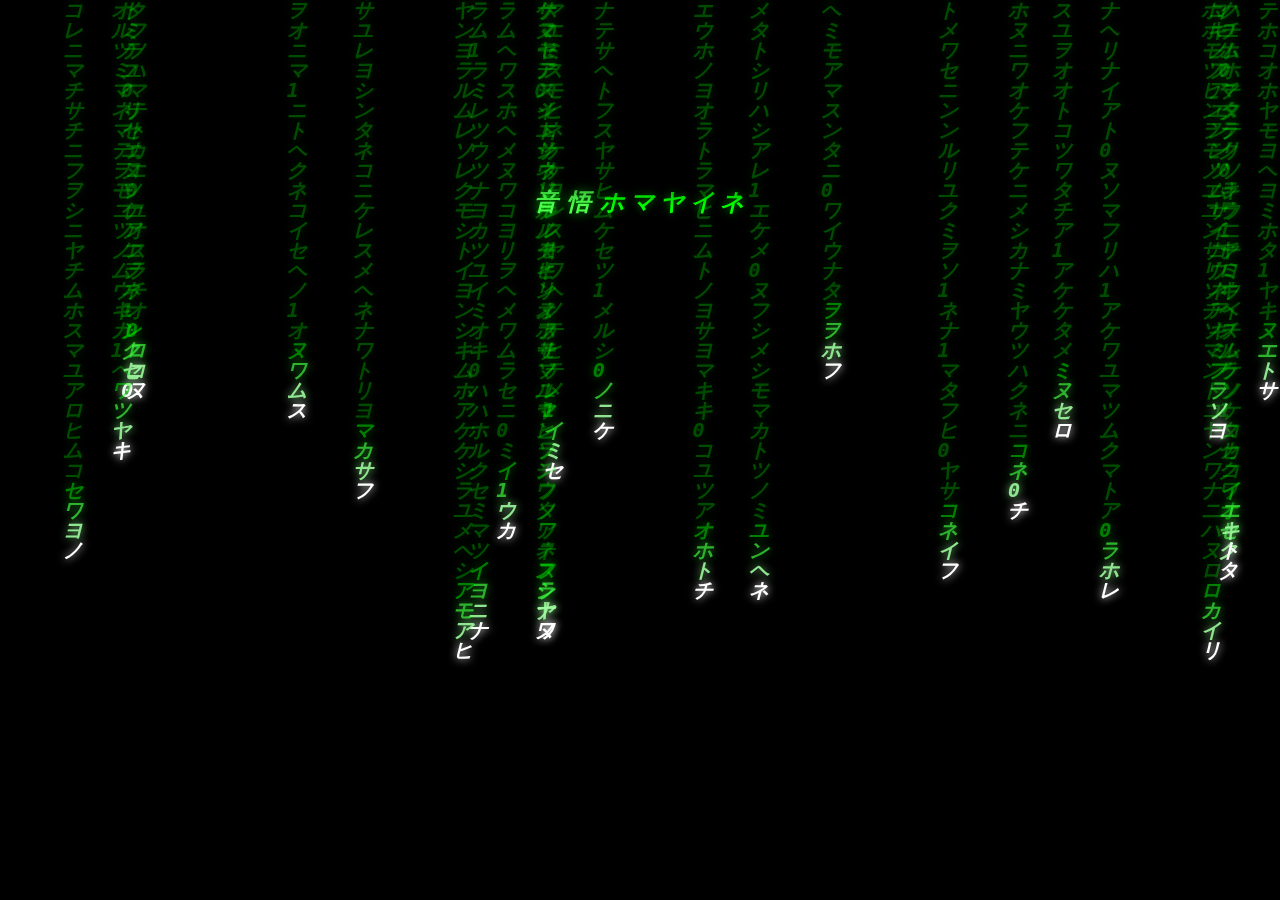
==== index.html @ 7d30569d "Update index.html" ====
<!DOCTYPE html>
<html>
<head>
    <meta name="viewport" content="width=device-width, height=device-height, user-scalable=no">
    <style>
        body {
            background-color: black;
            margin: 0;
            overflow: hidden;
            font-family: monospace;
            letter-spacing: 1px;
            font-style: italic;
            font-weight: bold;
        }
        
        .matrix-text {
            text-shadow: 0 0 5px #00ff00;
        }

        .rain-container {
            position: fixed;
            top: 0;
            left: 0;
            width: 100%;
            height: 100%;
            pointer-events: none;
        }

        .rain-column {
            position: absolute;
            top: -20px;
            font-size: 20px;
            line-height: 20px;
            white-space: nowrap;
            animation: rain 12s linear infinite;
        }

        .rain-char {
            display: block;
            transition: color 0.1s;
            color: #00ff00;
            opacity: 0.3;
        }

        .rain-char:last-child {
            color: #ffffff;
            text-shadow: 0 0 8px #fff;
            opacity: 1;
        }

        .rain-char:nth-last-child(2) {
            color: #a0ffa0;
            text-shadow: 0 0 8px rgba(160, 255, 160, 0.9);
            opacity: 0.9;
        }

        .rain-char:nth-last-child(3) {
            color: #40ff40;
            text-shadow: 0 0 8px rgba(64, 255, 64, 0.8);
            opacity: 0.7;
        }

        .rain-char:nth-last-child(4) {
            color: #00ff00;
            text-shadow: 0 0 8px rgba(0, 255, 0, 0.7);
            opacity: 0.5;
        }

        .rain-char:nth-last-child(n+5) {
            color: #00ff00;
            text-shadow: 0 0 8px rgba(0, 255, 0, 0.5);
            opacity: 0.3;
        }

        .matrix-container {
            position: absolute;
            top: 50%;
            left: 50%;
            transform: translate(-50%, -50%);
            width: 80%;
            text-align: center;
            z-index: 100;
            max-height: 80vh;
            overflow-y: auto;
            font-size: 24px;
            padding: 40px 20px;
            mask-image: linear-gradient(
                180deg,
                transparent 0%,
                black 10%,
                black 90%,
                transparent 100%
            );
            -webkit-mask-image: linear-gradient(
                180deg,
                transparent 0%,
                black 10%,
                black 90%,
                transparent 100%
            );
        }

        @media (max-width: 768px) {
            .matrix-container {
                width: 90%;
                font-size: 20px;
            }
            .rain-char {
                opacity: 0.15;
            }
            .rain-char:nth-last-child(n+5) {
                opacity: 0.15;
            }
            .rain-char:nth-last-child(4) {
                opacity: 0.3;
            }
            .rain-char:nth-last-child(3) {
                opacity: 0.5;
            }
            .rain-char:nth-last-child(2) {
                opacity: 0.7;
            }
            .rain-char:last-child {
                opacity: 1;
            }
        }

        .matrix-text {
            display: inline-block;
            color: #00ff00;
            opacity: 0;
            position: relative;
            margin: 2px;
            text-shadow: 0 0 8px rgba(0, 255, 0, 0.5);
        }

        .matrix-text.revealed {
            color: #4dff4d;
            opacity: 1;
            text-shadow: 0 0 12px rgba(0, 255, 0, 0.7);
            animation: revealGlow 0.5s forwards;
        }

        .matrix-link {
            color: #ffffff !important;
            text-decoration: none;
            text-shadow: 0 0 12px rgba(255, 255, 255, 0.7);
        }

        @keyframes rain {
            0% { transform: translateY(-100%); }
            100% { transform: translateY(100vh); }
        }

        @keyframes revealGlow {
            from { text-shadow: 0 0 20px #4dff4d; }
            to { text-shadow: 0 0 12px rgba(0, 255, 0, 0.7); }
        }
    </style>
</head>
<body>
    <div class="rain-container" id="rainContainer"></div>
    <div class="matrix-container" id="matrixContainer"></div>

    <script>
        const textContent = [
            '音 悟 龍 ✧ 閃',
            '26th April 2025',            
            'Night in the [[🔗 The Red Lion 🔗:https://maps.app.goo.gl/ecNSmWkaGAnj6Vze9]]:',
            '286 206 Whitehall Rd',
            'Bristol BS5 9BP',
            '重低音',
            'Djs:',
            'DJTᒐᗡ',            
            'DJ 60 degrees',
            'Bernie',
            'More TBC',
            '02:00 - Music Ends 禅',
            '自由',
            '[[🔗 警告 DONATE FOR GAZA 警告 🔗:https://www.justgiving.com/page/systematicenlightenmentpart2]]',
            'Free entry',
            'Invite anyone.'
        ];

        function createRainChar() {
            const chars = '01アイウエオカキクケコサシスセソタチツテトナニヌネノハヒフヘホマミムメモヤユヨラリルレロワヲン';
            return chars[Math.floor(Math.random() * chars.length)];
        }

        function createRainColumn() {
            const column = document.createElement('div');
            column.className = 'rain-column';
            column.style.left = Math.random() * 100 + '%';
            column.style.animationDelay = -Math.random() * 12 + 's';
            
            const length = 20 + Math.floor(Math.random() * 15);
            
            for (let i = 0; i < length; i++) {
                const char = document.createElement('div');
                char.className = 'rain-char';
                char.textContent = createRainChar();
                column.appendChild(char);
            }
            
            setInterval(() => {
                Array.from(column.children).forEach(char => {
                    char.textContent = createRainChar();
                });
            }, 100);
            
            return column;
        }

        const rainContainer = document.getElementById('rainContainer');
        const screenWidth = window.innerWidth;
        const initialColumns = screenWidth <= 768 ? 8 : 25;  // Reduced for mobile
        const maxColumns = screenWidth <= 768 ? 15 : 50;     // Reduced for mobile
        
        for (let i = 0; i < initialColumns; i++) {
            rainContainer.appendChild(createRainColumn());
        }

        setInterval(() => {
            const oldColumns = document.getElementsByClassName('rain-column');
            if (oldColumns.length > maxColumns) {
                rainContainer.removeChild(oldColumns[0]);
            }
            rainContainer.appendChild(createRainColumn());
        }, 1000);

        const container = document.getElementById('matrixContainer');

        function createMatrixEffect(element, finalChar, isLink = false) {
            const chars = '01アイウエオカキクケコサシスセソタチツテトナニヌネノハヒフヘホマミムメモヤユヨラリルレロワヲン';
            let iterations = 0;
            const maxIterations = 10;
            
            element.style.opacity = 1;
            
            const interval = setInterval(() => {
                if (iterations >= maxIterations) {
                    clearInterval(interval);
                    element.textContent = finalChar;
                    element.classList.add('revealed');
                    if (isLink) {
                        element.style.color = '#ffffff';
                    }
                    return;
                }

                element.textContent = chars[Math.floor(Math.random() * chars.length)];
                iterations++;
            }, 50);
        }

        function parseLine(line) {
            const linkMatch = line.match(/\[\[(.*?):(.*?)\]\]/);
            if (linkMatch) {
                const [full, text, url] = linkMatch;
                return {
                    text: text,
                    url: url,
                    isLink: true
                };
            }
            return {
                text: line,
                isLink: false
            };
        }

        textContent.forEach((line, lineIndex) => {
            const lineDiv = document.createElement('div');
            container.appendChild(lineDiv);

            const parsed = parseLine(line);
            
            if (parsed.isLink) {
                const link = document.createElement('a');
                link.href = parsed.url;
                link.className = 'matrix-link';
                lineDiv.appendChild(link);

                [...parsed.text].forEach((char, charIndex) => {
                    const span = document.createElement('span');
                    span.classList.add('matrix-text');
                    span.textContent = char;
                    link.appendChild(span);

                    setTimeout(() => {
                        createMatrixEffect(span, char, true);
                    }, (lineIndex * 1000) + (charIndex * 50));
                });
            } else {
                [...parsed.text].forEach((char, charIndex) => {
                    const span = document.createElement('span');
                    span.classList.add('matrix-text');
                    span.textContent = char;
                    lineDiv.appendChild(span);

                    setTimeout(() => {
                        createMatrixEffect(span, char, false);
                    }, (lineIndex * 1000) + (charIndex * 50));
                });
            }
        });
    </script>
</body>
</html>
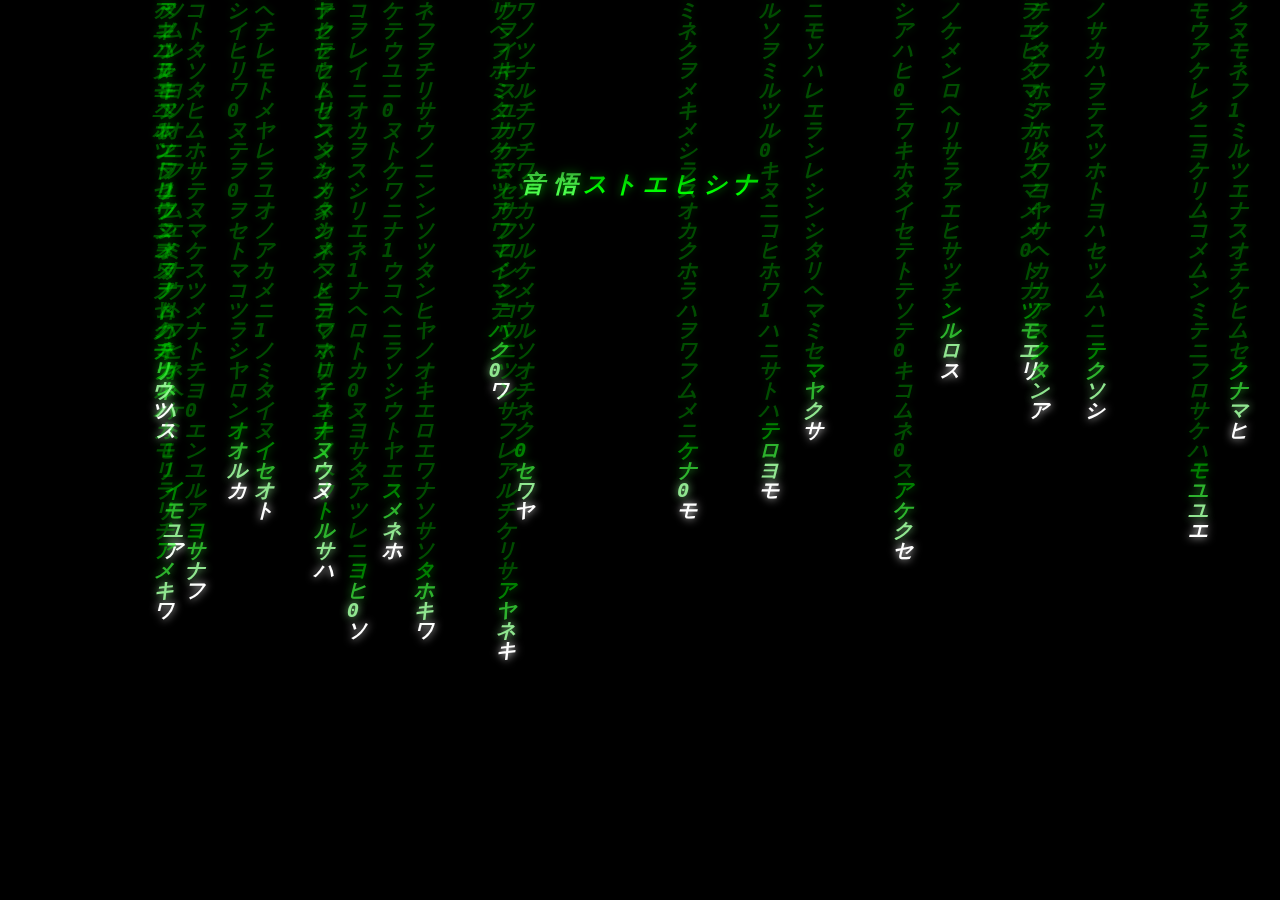
==== commit 54021258: "Update index.html" ====
--- a/index.html
+++ b/index.html
@@ -175,6 +175,7 @@
             'DJ 60 degrees',
             'Bernie',
             'More TBC',
+            '21:00 - Music Starts 禅',
             '02:00 - Music Ends 禅',
             '自由',
             '[[🔗 警告 DONATE FOR GAZA 警告 🔗:https://www.justgiving.com/page/systematicenlightenmentpart2]]',
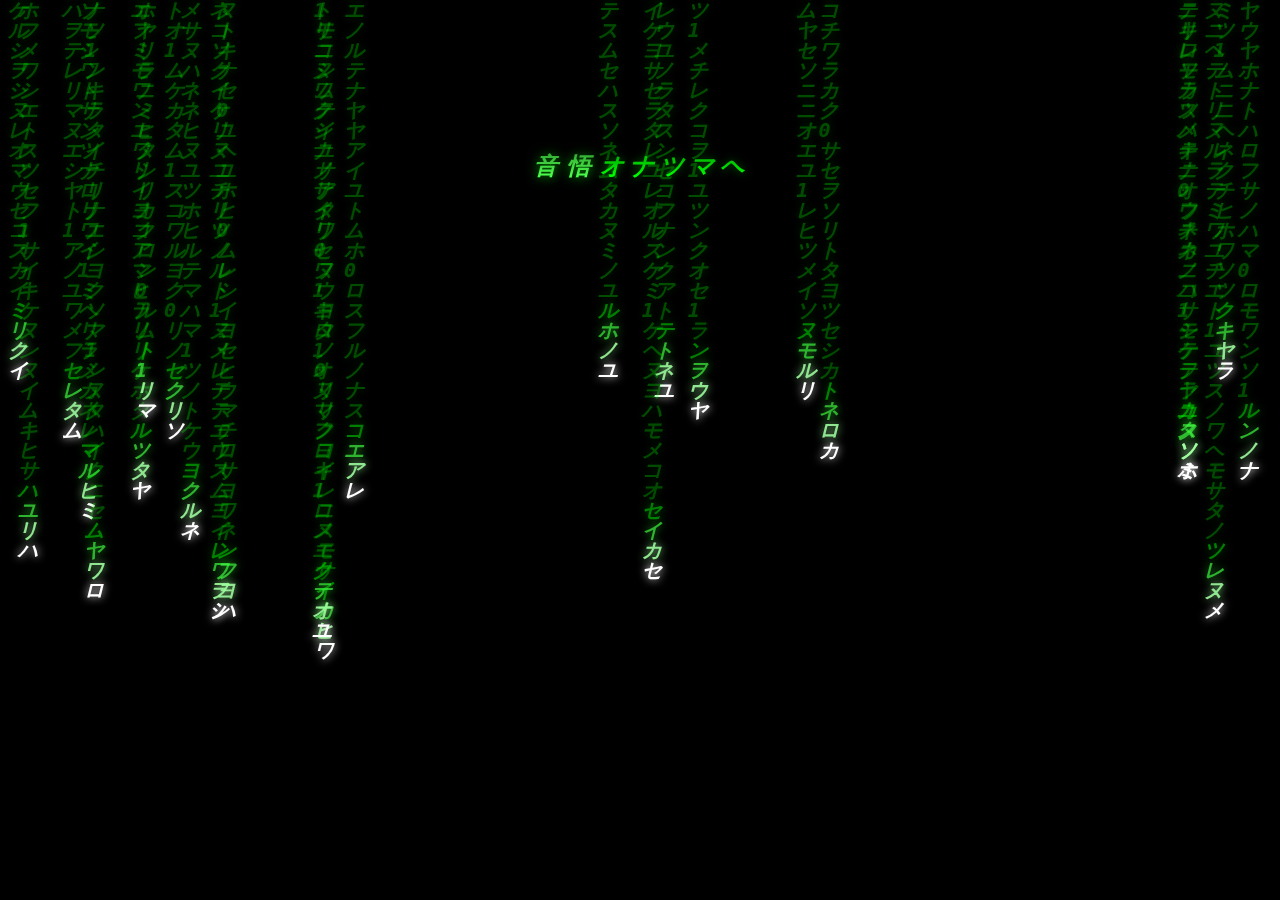
==== commit be13d625: "Update index.html" ====
--- a/index.html
+++ b/index.html
@@ -174,9 +174,10 @@
             'DJTᒐᗡ',            
             'DJ 60 degrees',
             'Bernie',
-            'More TBC',
+            'Jo King',
             '21:00 - Music Starts 禅',
-            '02:00 - Music Ends 禅',
+            '01:30 - Music Ends 警',
+            '2:00 - Bar closes 告',
             '自由',
             '[[🔗 警告 DONATE FOR GAZA 警告 🔗:https://www.justgiving.com/page/systematicenlightenmentpart2]]',
             'Free entry',
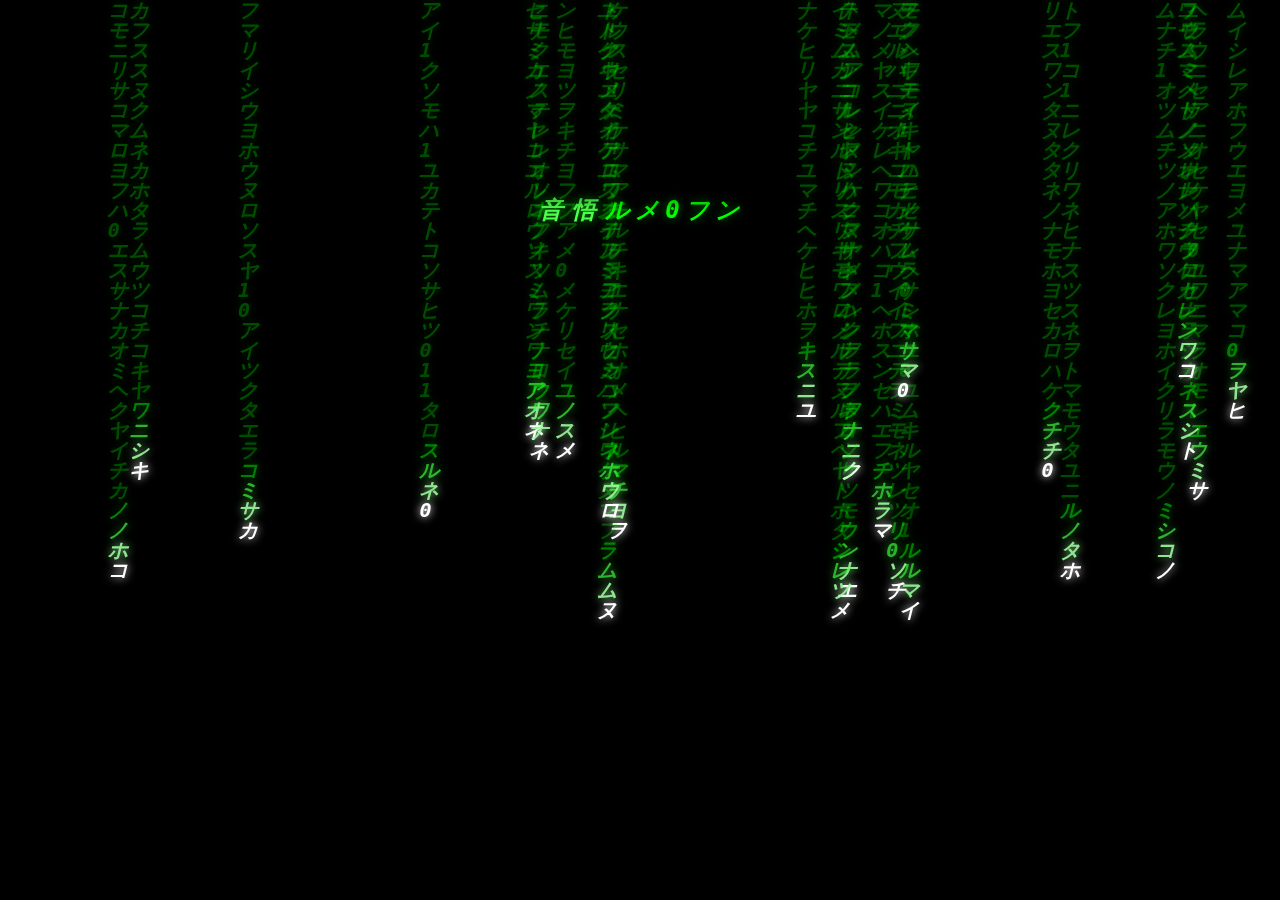
==== commit 304000f6: "Update index.html" ====
--- a/index.html
+++ b/index.html
@@ -170,13 +170,10 @@
             '286 206 Whitehall Rd',
             'Bristol BS5 9BP',
             '重低音',
-            'Djs:',
-            'DJTᒐᗡ',            
-            'DJ 60 degrees',
-            'Bernie',
-            'Jo King',
-            '21:00 - Music Starts 禅',
-            '01:30 - Music Ends 警',
+            'Jo King 21:00 - 22:00 禅',
+            'Bernie 22:00 - 23:00 警',
+            'DJ 60 degrees 23:00 - 00:00 音',
+            'DJTᒐᗡ 00:00 - 01:30 低',
             '2:00 - Bar closes 告',
             '自由',
             '[[🔗 警告 DONATE FOR GAZA 警告 🔗:https://www.justgiving.com/page/systematicenlightenmentpart2]]',
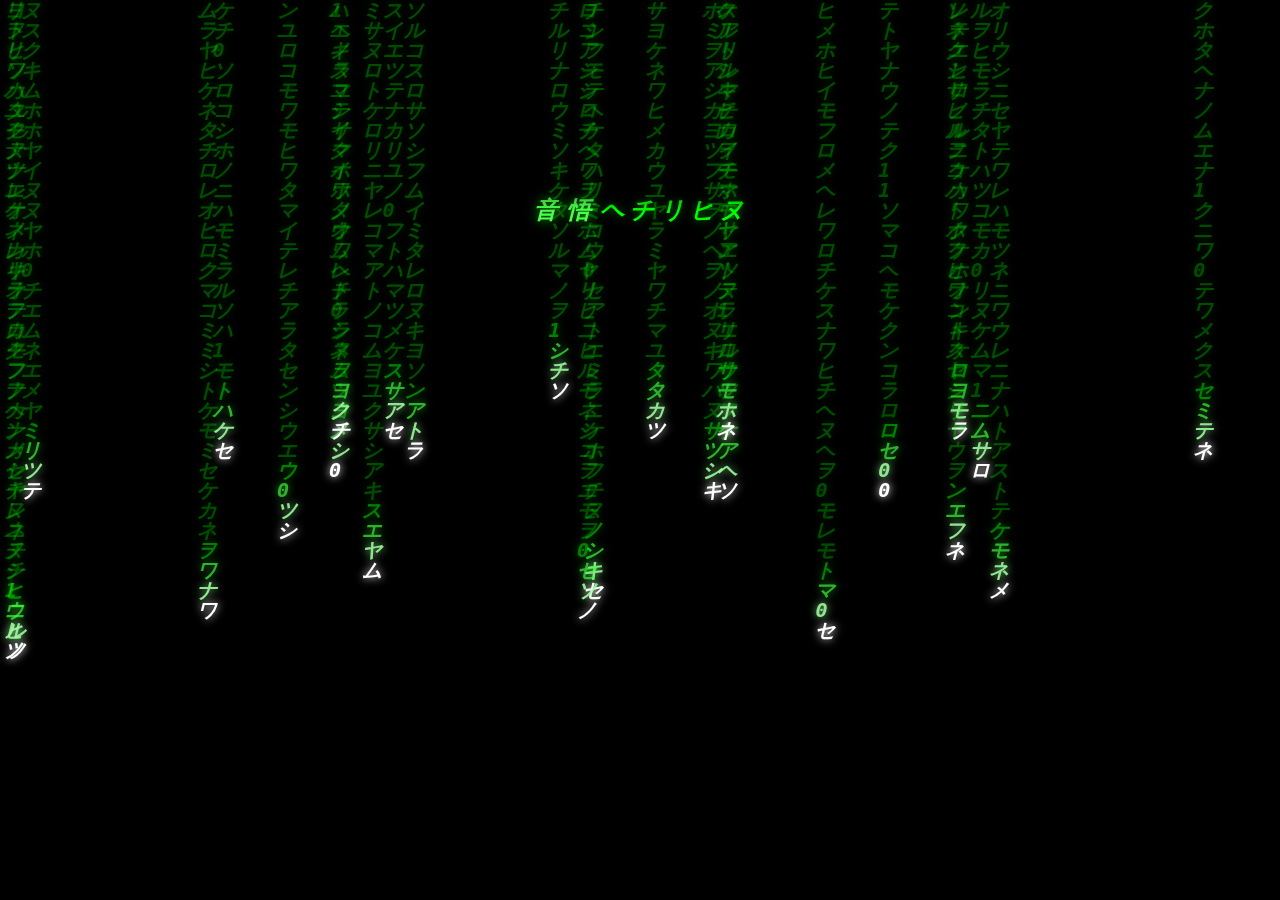
==== commit 91c25483: "Update index.html" ====
--- a/index.html
+++ b/index.html
@@ -170,11 +170,11 @@
             '286 206 Whitehall Rd',
             'Bristol BS5 9BP',
             '重低音',
-            'Jo King 21:00 - 22:00 禅',
-            'Bernie 22:00 - 23:00 警',
-            'DJ 60 degrees 23:00 - 00:00 音',
-            'DJTᒐᗡ 00:00 - 01:30 低',
-            '2:00 - Bar closes 告',
+            'Jo King | 21:00 - 22:00 禅',
+            'Bernie | 22:00 - 23:00 警',
+            'DJ 60 degrees | 23:00 - 00:00 音',
+            'DJTᒐᗡ | 00:00 - 01:30 低',
+            'Last orders | 02:00 告',
             '自由',
             '[[🔗 警告 DONATE FOR GAZA 警告 🔗:https://www.justgiving.com/page/systematicenlightenmentpart2]]',
             'Free entry',
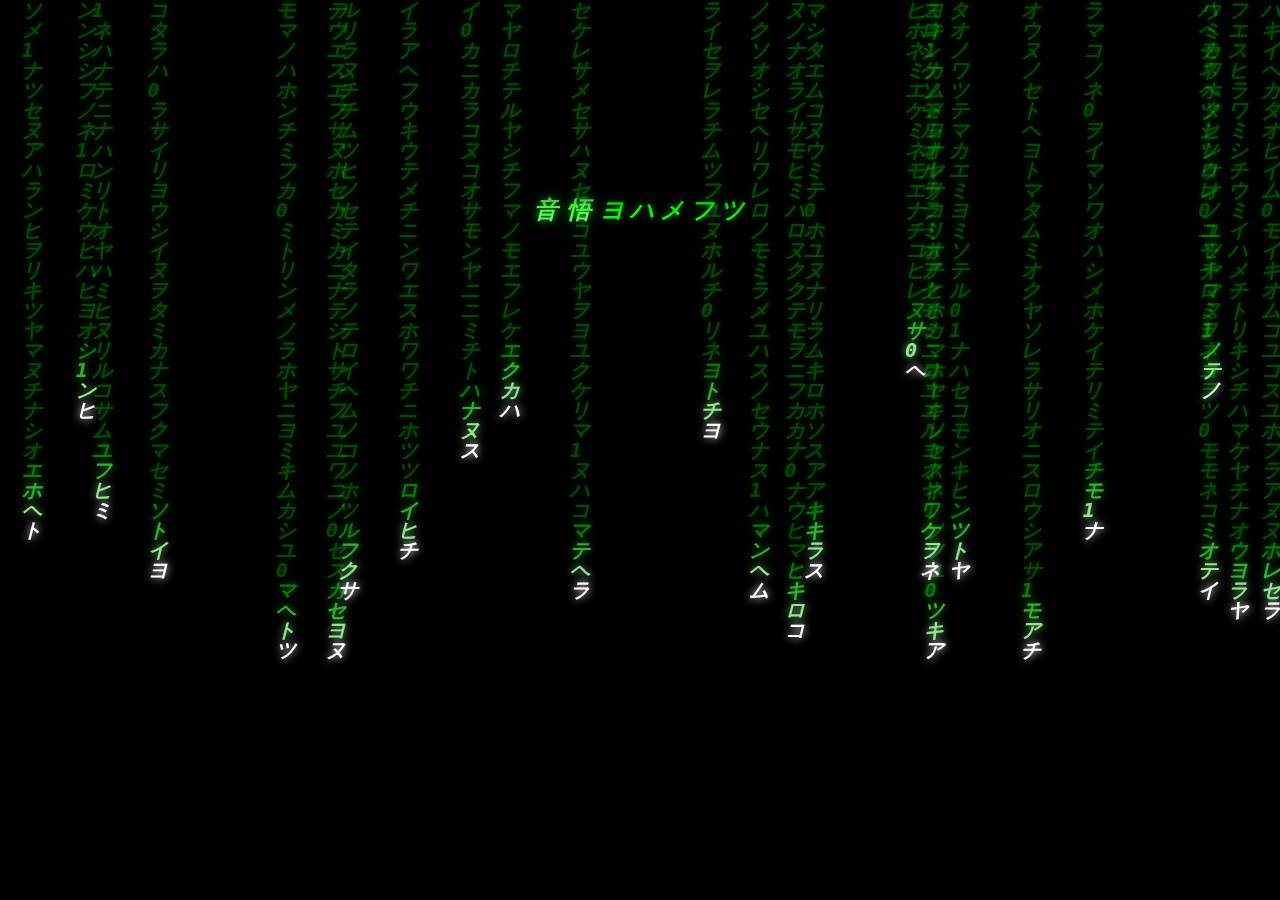
==== commit 5ceaf1a4: "Update index.html" ====
--- a/index.html
+++ b/index.html
@@ -170,10 +170,10 @@
             '286 206 Whitehall Rd',
             'Bristol BS5 9BP',
             '重低音',
-            'Jo King | 21:00 - 22:00 禅',
-            'Bernie | 22:00 - 23:00 警',
-            'DJ 60 degrees | 23:00 - 00:00 音',
-            'DJTᒐᗡ | 00:00 - 01:30 低',
+            'Jo King | 21:00 禅',
+            'Bernie | 22:00  警',
+            'DJ 60 degrees | 23:00  音',
+            'DJTᒐᗡ | 00:00  低',
             'Last orders | 02:00 告',
             '自由',
             '[[🔗 警告 DONATE FOR GAZA 警告 🔗:https://www.justgiving.com/page/systematicenlightenmentpart2]]',
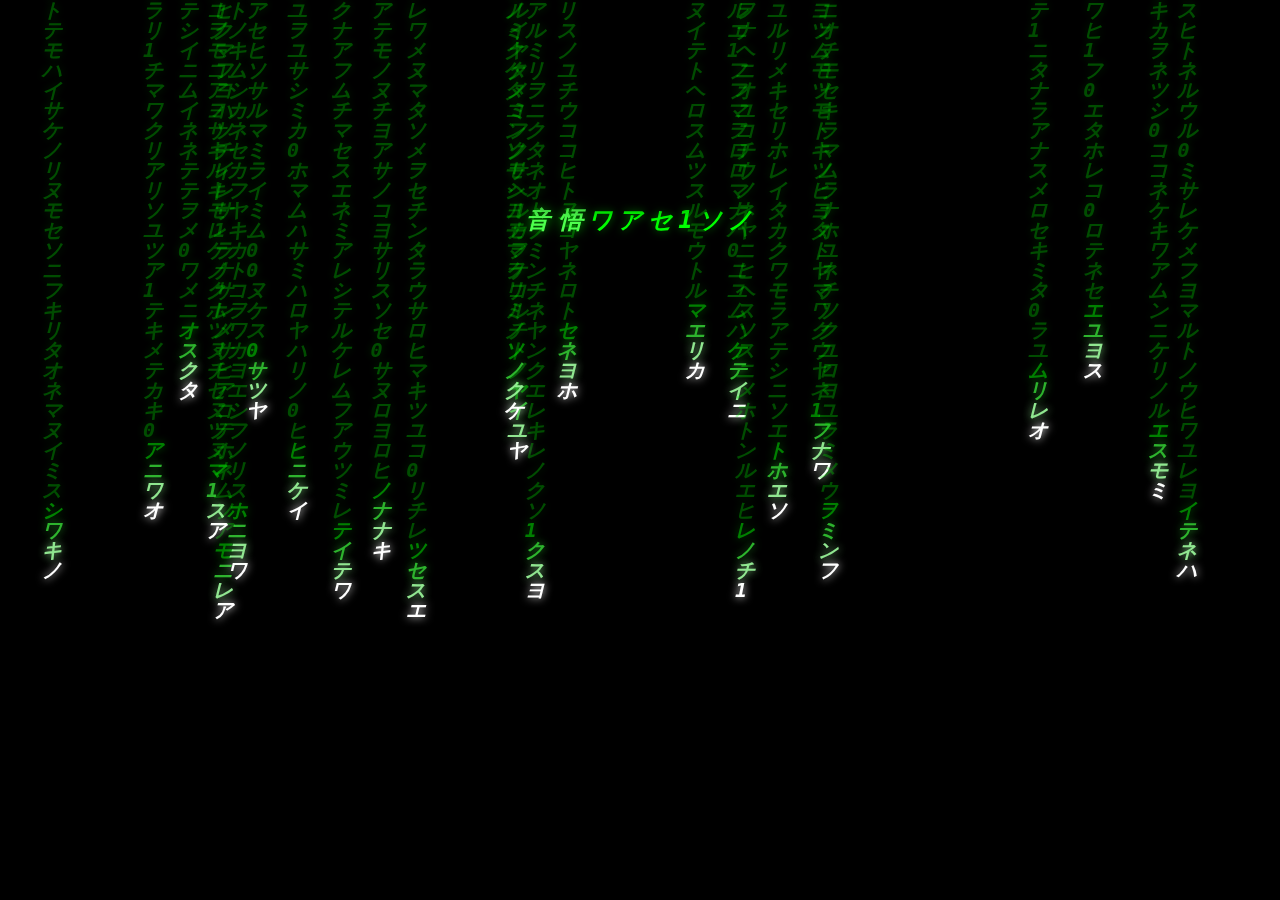
==== commit 2765308c: "Update index.html" ====
--- a/index.html
+++ b/index.html
@@ -170,11 +170,11 @@
             '286 206 Whitehall Rd',
             'Bristol BS5 9BP',
             '重低音',
-            'Jo King | 21:00 禅',
-            'Bernie | 22:00  警',
-            'DJ 60 degrees | 23:00  音',
-            'DJTᒐᗡ | 00:00  低',
-            'Last orders | 02:00 告',
+            'Jo King | 21:00',
+            'Bernie | 22:00',
+            'DJ 60 degrees | 23:00',
+            'DJTᒐᗡ | 00:00',
+            'Last orders | 02:00',
             '自由',
             '[[🔗 警告 DONATE FOR GAZA 警告 🔗:https://www.justgiving.com/page/systematicenlightenmentpart2]]',
             'Free entry',
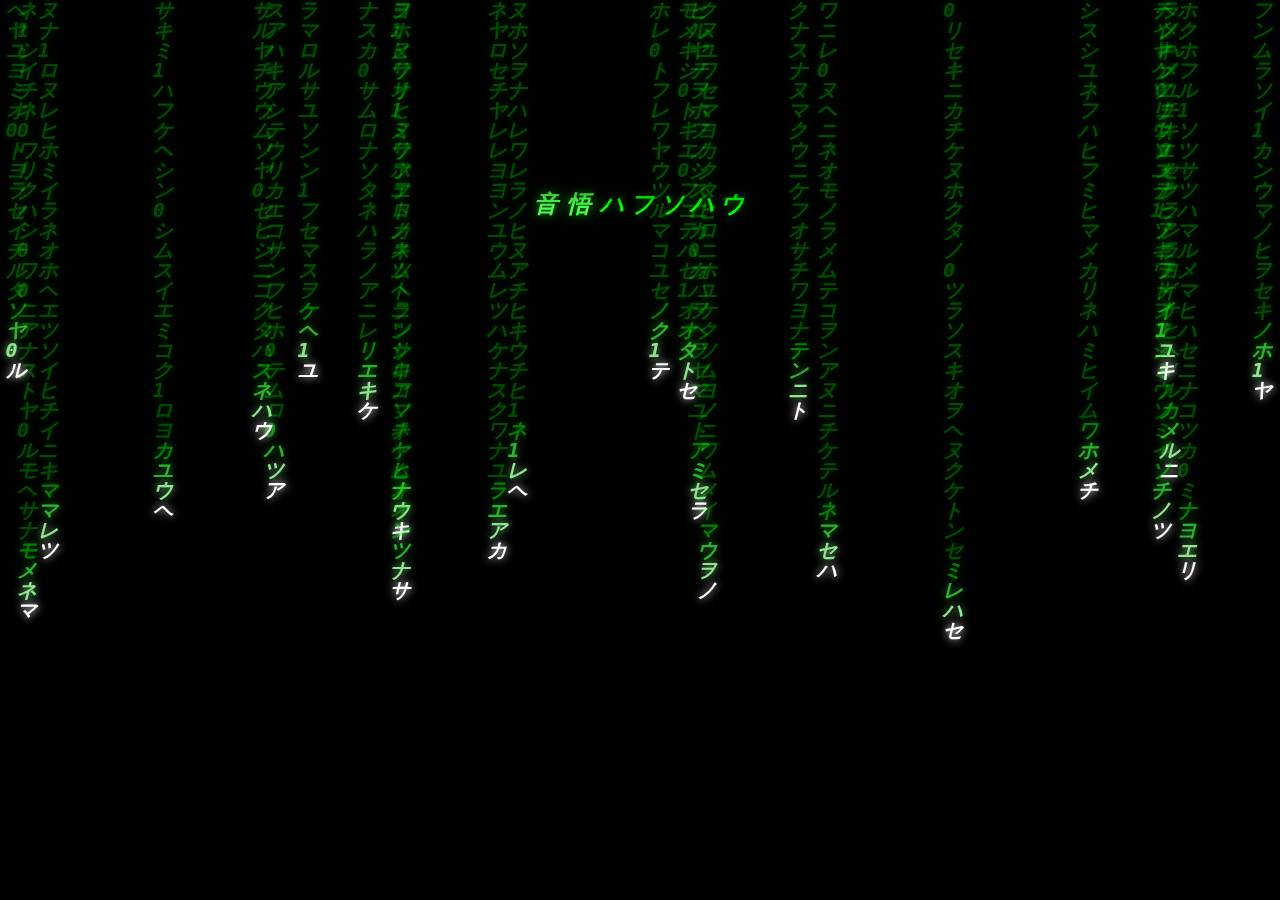
==== commit d593d888: "Update index.html" ====
--- a/index.html
+++ b/index.html
@@ -174,6 +174,7 @@
             'Bernie | 22:00',
             'DJ 60 degrees | 23:00',
             'DJTᒐᗡ | 00:00',
+            'Last tune | 01:30',
             'Last orders | 02:00',
             '自由',
             '[[🔗 警告 DONATE FOR GAZA 警告 🔗:https://www.justgiving.com/page/systematicenlightenmentpart2]]',
